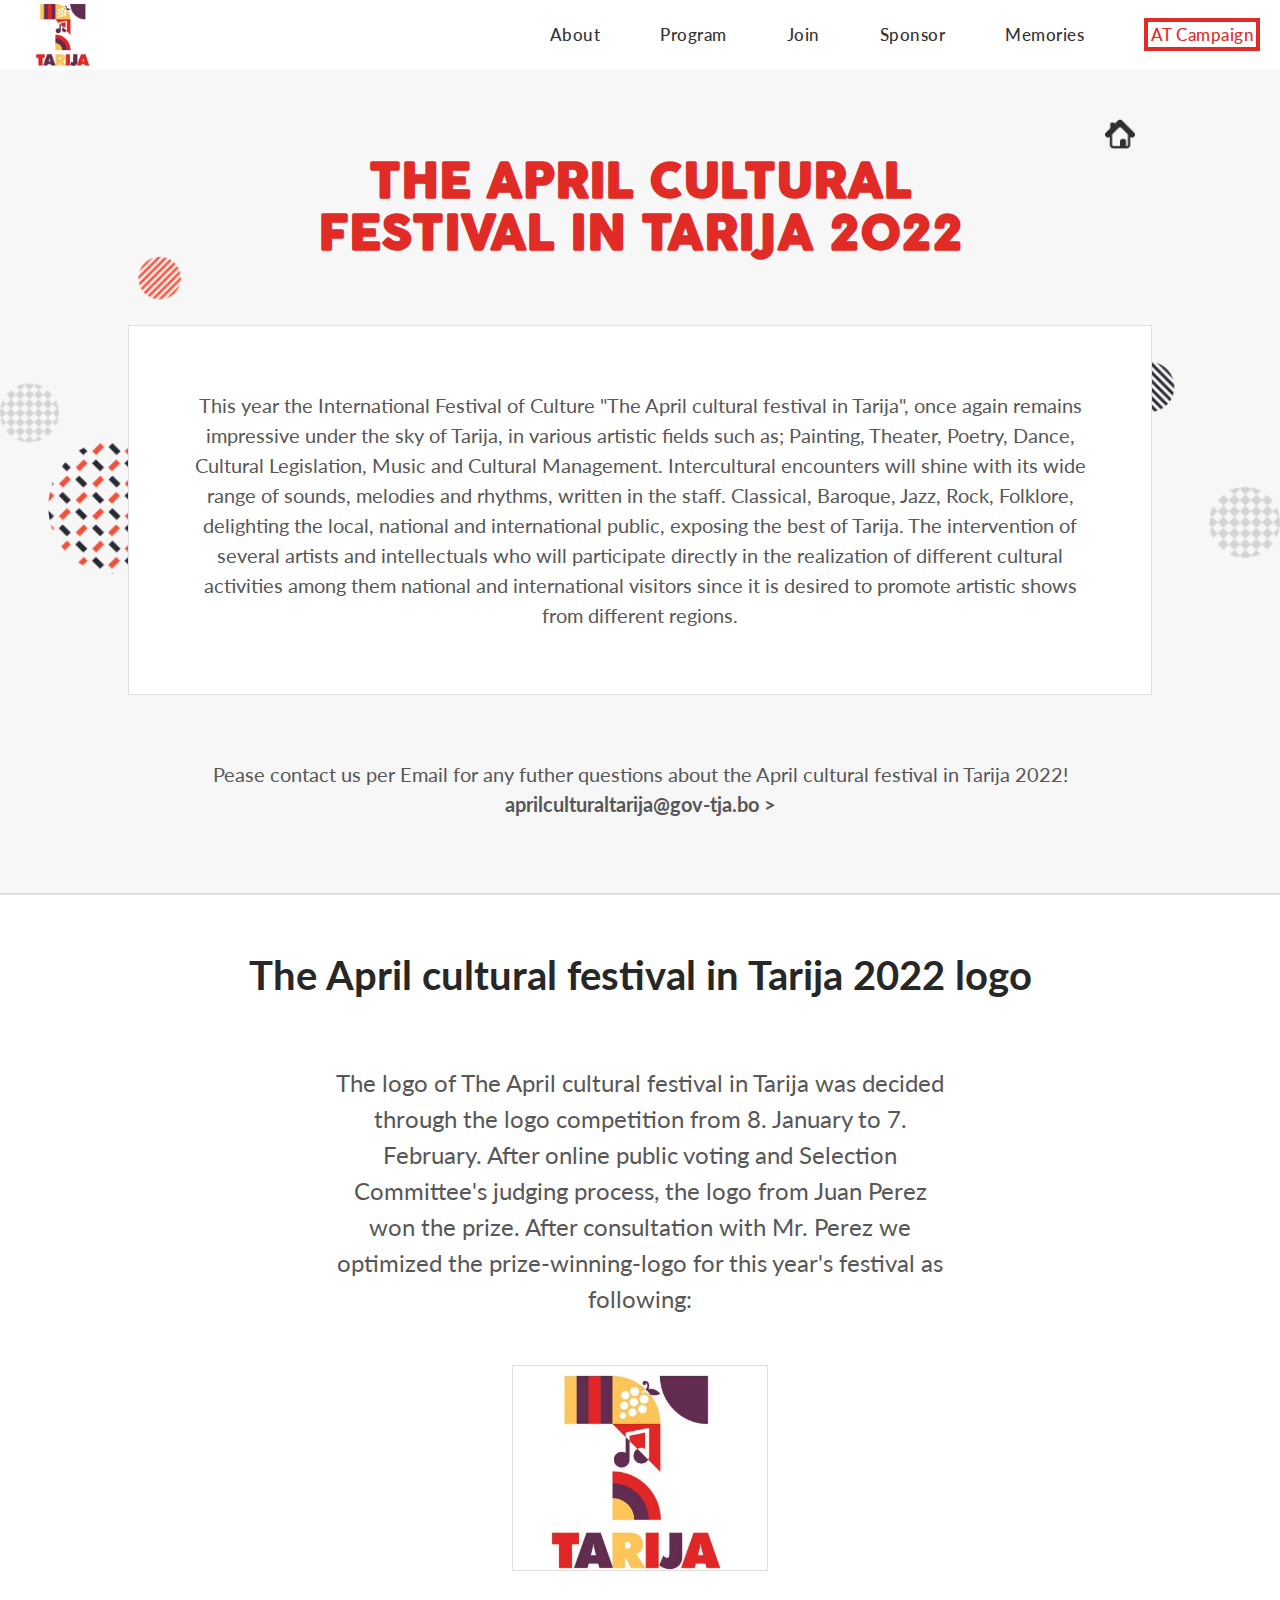
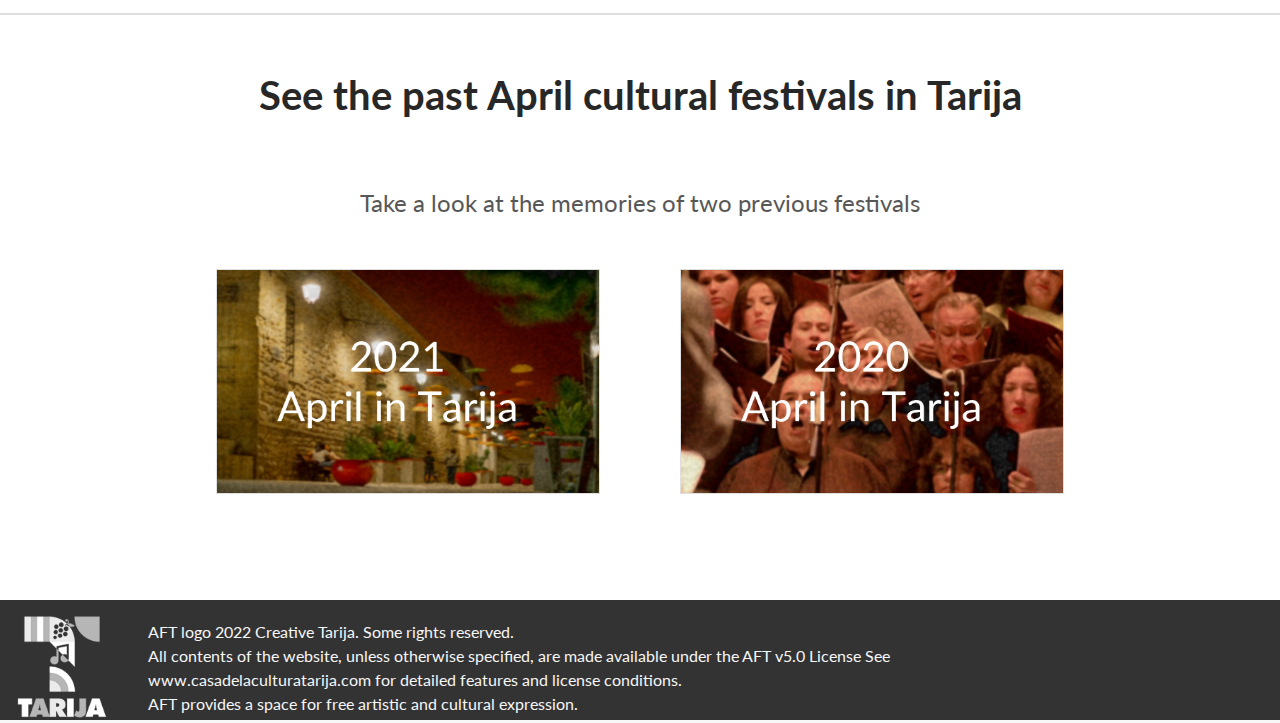
==== about.html @ 3684b65c "edited css and html" ====
<!DOCTYPE html>
<html lang="en">
<head>
    <meta charset="UTF-8">
    <meta http-equiv="X-UA-Compatible" content="IE=edge">
    <meta name="viewport" content="width=device-width, initial-scale=1.0">
    <link rel="stylesheet" href="style.css"/>
    <link rel="preconnect" href="https://fonts.googleapis.com">
    <link rel="preconnect" href="https://fonts.gstatic.com" crossorigin>
    <link href="https://fonts.googleapis.com/css2?family=Lato:ital,wght@0,300;0,400;0,700;1,400;1,700&display=swap" rel="stylesheet">
    <link rel="icon" href="./img/favicon.ico" type="image/x-icon">
    <title>The April cultural festival in Tarija</title>
</head>
<body>
    <header>
        <nav class="navbar">
            <a href="#"><img src="./img/logo.jpg" alt="logo" class="logo"></a>
            <ul class="nav-menu">
                <li class="nav-item">
                    <a href="about.html" class="nav-link">About</a> 
                </li>
                <li class="nav-item">
                    <a href="#" class="nav-link">Program</a> 
                </li>
                <li class="nav-item">
                    <a href="#" class="nav-link">Join</a> 
                </li>
                <li class="nav-item">
                    <a href="#" class="nav-link">Sponsor</a> 
                </li>
                <li class="nav-item">
                    <a href="#memories" class="nav-link">Memories</a> 
                </li>
                <li class="nav-item">
                    <a href="#" class="nav-linkAT">AT&nbsp;Campaign</a> 
                </li>
            </ul>
            <div class="hamburger">
                <span class="bar"></span>
                <span class="bar"></span>
                <span class="bar"></span>
            </div>  
        </nav>
    </header>
    
    <section class="about" id="about">
        <div class="bg_about">
         <a href="index.html" ><img src="img/home.png" alt="home" width="30" height="30" class="link_home"></a>  
        <h1 class="presentation2">
            THE APRIL CULTURAL<br>
            FESTIVAL IN TARIJA
            2022 
         </h1>
     
         <p class="description2">This year the International Festival of Culture "The April cultural festival in Tarija", once again remains impressive under the sky of Tarija, in various artistic fields such as; Painting, Theater,
            Poetry, Dance, Cultural Legislation, Music and Cultural Management.
            Intercultural encounters will shine with its wide range of sounds, melodies and rhythms, written in the
            staff. Classical, Baroque, Jazz, Rock, Folklore, delighting the local, national and international public,
            exposing the best of Tarija.
            The intervention of several artists and intellectuals who will participate
            directly in the realization of different cultural activities among them national and international visitors since it is desired to promote artistic shows
            from different regions.</p>

        <p class="info">Pease contact us per Email for any futher questions about the April cultural festival in Tarija 2022!<br>
                 <b>aprilculturaltarija@gov-tja.bo ></b>
        </p>
    </div>
    </section>
    <section class="creative">
        <h2>The April cultural festival in Tarija 2022 logo</h2>
        
        <p>The logo of The April cultural festival in Tarija was decided through the logo competition from 8. January  to 7. February.
            After online public voting and Selection Committee's judging process, the logo from Juan Perez won the prize.
            After consultation with Mr. Perez we optimized the prize-winning-logo for this year's festival as following:</p>
        <img src="./img/logo.jpg" alt="" class="win_logo">


    </section>
    <section class="historial" id="memories">
        <h2>See the past April cultural festivals in Tarija</h2>
       
        <p>Take a look at the memories of two previous festivals</p>
        <img src="./img/past1.jpg" alt="April in Tarija 2021" class="past">
        <img src="./img/past0.jpg" alt="April in Tarija 2020" class="past">
    </section>
    <footer class="footer_about">
        <img src="./img/logo2.png" alt="logo">
        <p>AFT logo 2022 Creative Tarija. Some rights reserved.
            <br>
            All contents of the website, unless otherwise specified, are made available under the AFT v5.0 License
            See www.casadelaculturatarija.com for detailed features and license conditions.
            <br>
            AFT provides a space for free artistic and cultural expression.</p>
    
    </footer>
<script src="script.js"></script>
</body>
</html>
---- style.css ----
* {
  margin: 0;
  box-sizing: border-box;
  padding: 0;
}

body {
  background-color: rgb(247, 247, 248);
  font-family: 'Lato', sans-serif;
}

@font-face {
  font-family: 'cocogoce';
  src: url('cocogoose_trial.woff');
}

header {
  background-color: white;
  position: fixed;
  width: 100%;
}

li {
  list-style: none;
}

a {
  color: #333;
  text-decoration: none;
}

.navbar {
  min-height: 70px;
  display: flex;
  justify-content: space-between;
  align-items: center;
  padding: 0 24px;
}

.nav-menu {
  display: flex;
  justify-content: space-between;
  align-items: center;
  gap: 60px;
  font-family: 'Lato', sans-serif;
  font-style: normal;
  font-weight: 500;
  font-size: 17px;
  line-height: 24px;
  letter-spacing: 0.03em;
}

.nav-link {
  transition: 0.7s ease;
}

.nav-linkAT {
  border: 4px solid #e02b27;
  padding: 2%;
  color: #e02b27;
}

.nav-link:hover {
  color: #e02b27;
}

.nav-link:active {
  color: #e02b27;
}

.logo {
  width: 70px;
}

.hamburger {
  display: none;
  cursor: pointer;
}

.bar {
  display: block;
  width: 25px;
  height: 3px;
  margin: 5px auto;
  -webkit-transition: all 0.3s ease-in-out;
  transition: all 0.3s ease-in-out;
  background-color: #333;
}

.imagen_bg {
  padding-top: 20%;
  background-image: url("./img/casa_dorada.png");
  background-repeat: no-repeat;
  background-size: cover;
}

.home {
  margin-left: 10%;
  height: 90%;
}

.home h1 {
  font-family: 'cocogoce', sans-serif;
  font-style: normal;
  font-weight: 900;
  font-size: 300%;
  line-height: 50px;
  color: #e02b27;
  mix-blend-mode: color-burn;
}

.home p {
  font-family: 'Lato', sans-serif;
  font-style: normal;
  font-weight: 400;
  font-size: 300%;
  line-height: 52px;
  color: #e02b27;
  padding-top: 20px;
  padding-bottom: 5px;
}

.home .description {
  font-family: 'Lato', sans-serif;
  font-style: normal;
  font-weight: 400;
  font-size: 150%;
  line-height: 125%;
  color: rgb(87, 87, 87);
  width: 70%;
  background-color: rgb(247, 247, 248);
  border: 4px solid rgb(255, 255, 255);
  padding: 20px;
  margin-top: 5%;
}

.home .date {
  font-family: 'cocogoce', sans-serif;
  font-style: normal;
  font-weight: 400;
  font-size: 250%;
  line-height: 52px;
  color: rgb(87, 87, 87);
}

.home .description2 {
  font-family: 'Lato', sans-serif;
  font-style: normal;
  font-weight: 400;
  font-size: 200%;
  line-height: 2px;
  color: rgb(87, 87, 87);
  padding-bottom: 200px;
}

.bg_about {
  background-image: url(./img/bg_about.png);
  background-repeat: no-repeat;
  background-position: center;
  background-size: contain;
  padding-top: 5%;
}

.about {
  text-align: center;
  height: 90%;
}

.link_home {
  margin-top: 55px;
  margin-left: 75%;
}

.presentation2 {
  margin-top: 5px;
  font-family: 'cocogoce', sans-serif;
  font-style: normal;
  font-weight: 900;
  font-size: 300%;
  line-height: 52px;
  color: #e02b27;
}

.about .description2 {
  font-family: 'Lato', sans-serif;
  font-style: normal;
  font-weight: 400;
  font-size: 20px;
  line-height: 150%;
  color: rgb(87, 87, 87);
  background-color: rgb(255, 255, 255);
  border: 1px solid rgb(223, 223, 223);
  padding: 5%;
  margin: 5% 10%;
}

.about .info {
  font-family: 'Lato', sans-serif;
  font-style: normal;
  font-weight: 400;
  font-size: 20px;
  line-height: 150%;
  color: rgb(87, 87, 87);
  padding-bottom: 10px;
}

.creative {
  background-color: white;
  margin-top: 5%;
  border-top: 2px solid rgb(223, 223, 223);
  text-align: center;
}

.win_logo {
  width: 20%;
  border: 1px solid rgb(223, 223, 223);
  margin: 3%;
}

.creative h2 {
  font-family: 'Lato', sans-serif;
  font-style: normal;
  font-weight: 700;
  font-size: 250%;
  line-height: 150%;
  color: rgb(39, 39, 39);
  padding: 50px;
}

.creative p {
  font-family: 'Lato', sans-serif;
  font-style: normal;
  font-weight: 400;
  font-size: 150%;
  line-height: 150%;
  color: rgb(87, 87, 87);
  margin: 10px;
  padding-left: 25%;
  padding-right: 25%;
}

.historial {
  background-color: white;
  border-top: 2px solid rgb(223, 223, 223);
  text-align: center;
  padding-bottom: 5%;
}

.past {
  width: 30%;
  border: 1px solid rgb(223, 223, 223);
  margin: 3%;
}

.historial h2 {
  font-family: 'Lato', sans-serif;
  font-style: normal;
  font-weight: 700;
  font-size: 250%;
  line-height: 150%;
  color: rgb(39, 39, 39);
  padding: 50px;
}

.historial p {
  font-family: 'Lato', sans-serif;
  font-style: normal;
  font-weight: 400;
  font-size: 150%;
  line-height: 150%;
  color: rgb(87, 87, 87);
  margin: 10px;
  padding-left: 25%;
  padding-right: 25%;
}

.footer_about {
  background-color: #333;
  display: inline-flex;
  width: 100%;
}

.footer_about img {
  width: 20%;
  height: 20%;
  padding-top: 1%;
}

.footer_about p {
  text-align: start;
  font-family: 'Lato', sans-serif;
  font-style: normal;
  font-weight: 400;
  font-size: 100%;
  line-height: 150%;
  color: rgb(247, 247, 248);
  margin-left: 20px;
  margin-top: 20px;
  margin-right: 20%;
}

.program {
  background-image: url(./img/patter.png);
  background-repeat: repeat;
  background-color: rgb(39, 42, 50);

  /* height: 637px; para mobil auto */
  text-align: center;
  padding-bottom: 60px;
  width: 100%;
}

.program article {
  background: rgba(255, 255, 255, 0.1);
  display: flex;
  flex-direction: row;
  align-items: center;
  padding: 2%;
  margin: 5%;
}

.program img {
  width: 100%;
  height: 100%;
}

.program h2 {
  font-family: 'Lato', sans-serif;
  font-style: normal;
  font-weight: 400;
  font-size: 200%;
  line-height: 150%;
  color: white;
  padding: 50px;
}

.program h3 {
  font-family: 'Lato', sans-serif;
  font-style: normal;
  font-weight: 700;
  font-size: 200%;
  line-height: 150%;
  color: #ec5242;
  margin: 10px;
  padding: 5px;
}

.program p {
  font-family: 'Lato', sans-serif;
  font-style: normal;
  font-weight: 400;
  font-size: 100%;
  line-height: 150%;
  color: white;
}

.program a {
  display: none;
}

.program button {
  background-color: #ec5242;
  font-family: 'Lato', sans-serif;
  font-style: normal;
  font-weight: 400;
  font-size: 150%;
  line-height: 150%;
  color: white;
  padding: 20px;
  border: #ec5242;
}

.featured {
  width: 100%;
  padding-bottom: 100px;
}

.featured h2 {
  font-family: 'Lato', sans-serif;
  font-style: normal;
  font-weight: 400;
  font-size: 200%;
  line-height: 150%;
  color: #272a31;
  padding: 50px;
  text-align: center;
}

.featured img {
  width: 40%;
  height: 40%;
}

.featured .speaker {
  display: flex;
  flex-direction: row;
  padding: 20px;
}

.featured .curriculum {
  margin: 10px;
  padding: 10px;
}

.curriculum h3 {
  font-family: 'Lato', sans-serif;
  font-style: normal;
  font-weight: 400;
  font-size: 150%;
  color: #272a31;
  margin-left: 5px;
  padding-left: 5px;
}

.curriculum h4 {
  font-family: 'Lato', sans-serif;
  font-style: italic;
  font-weight: 400;
  font-size: 120%;
  color: #ec5242;
  margin: 5px;
  padding: 5px;
}

.curriculum p {
  font-family: 'Lato', sans-serif;
  font-style: normal;
  font-weight: 300;
  font-size: 100%;
  color: #272a31;
  margin: 5px;
  padding: 5px;
}

.partners {
  background-color: #272a31;
  padding: 30px;
  width: 100%;
}

.partners h2 {
  text-align: center;
  font-family: 'Lato', sans-serif;
  font-style: normal;
  font-weight: 400;
  font-size: 200%;
  line-height: 150%;
  color: white;
  padding-bottom: 50px;
}

.partners img {
  width: 20%;
  padding: 10px;
}

.footer_home {
  display: inline-flex;
  width: 100%;
}

.footer_home img {
  width: 20%;
  height: 20%;
  padding-top: 1%;
}

.footer_home p {
  text-align: start;
  font-family: 'Lato', sans-serif;
  font-style: normal;
  font-weight: 400;
  font-size: 100%;
  line-height: 150%;
  color: #272a31;
  margin-left: 20px;
  margin-top: 20px;
  margin-right: 20%;
}

@media (max-width: 768px) {
  .navbar {
    flex-direction: row-reverse;
  }

  .hamburger {
    cursor: pointer;
    display: block;
  }

  .hamburger.active .bar:nth-child(2) {
    opacity: 0;
  }

  .hamburger.active .bar:nth-child(1) {
    transform: translateY(8px) rotate(45deg);
  }

  .hamburger.active .bar:nth-child(3) {
    transform: translateY(-8px) rotate(-45deg);
  }

  .nav-menu {
    position: fixed;
    left: -100%;
    top: 0;
    gap: 0;
    flex-direction: column;
    background-color: #e02b27;
    width: 100%;
    text-align: center;
    transition: 0.3s;
  }

  .nav-item {
    margin: 16px 0;
  }

  .nav-link {
    color: white;
  }

  .nav-linkAT {
    color: white;
    border: 4px solid white;
  }

  .nav-menu.active {
    left: 0;
  }
}

@media (min-width: 780px) {
  .hamburger {
    display: none;
  }

  .logo {
    width: 80px;
  }

  .imagen_bg {
    padding-top: 10%;
  }

  .footer_about img {
    width: 10%;
    height: 10%;
    padding-top: 1%;
  }

  .home h1 {
    font-family: 'cocogoce', sans-serif;
    font-style: normal;
    font-weight: 900;
    font-size: 400%;
    line-height: 70px;
  }

  .programs {
    display: flex;
    flex-direction: row;
    padding: 1px;
    margin: 2px;
    padding-left: 5%;
    padding-right: 5%;
  }

  .program h2 {
    display: block;
  }

  .program img {
    width: 80px;
    height: 80px;
  }

  .program article {
    background: rgba(255, 255, 255, 0.1);
    display: flex;
    flex-direction: column;
    align-items: center;
    padding: 2px;
    margin: 2px;
  }

  .program button {
    display: none;
  }

  .program a {
    display: block;
    font-family: 'Lato', sans-serif;
    font-style: normal;
    font-weight: 400;
    font-size: 100%;
    line-height: 350%;
    color: white;
  }

  .featured img {
    width: auto;
    height: auto;
  }

  hr {
    height: 0.5px;
  }

  .featured div {
    display: grid;
    grid-template-columns: 50% 50%;
  }

  .featured .curriculum {
    display: block;
  }

  .footer_home img {
    width: 10%;
    height: 10%;
    padding-top: 1%;
  }
}
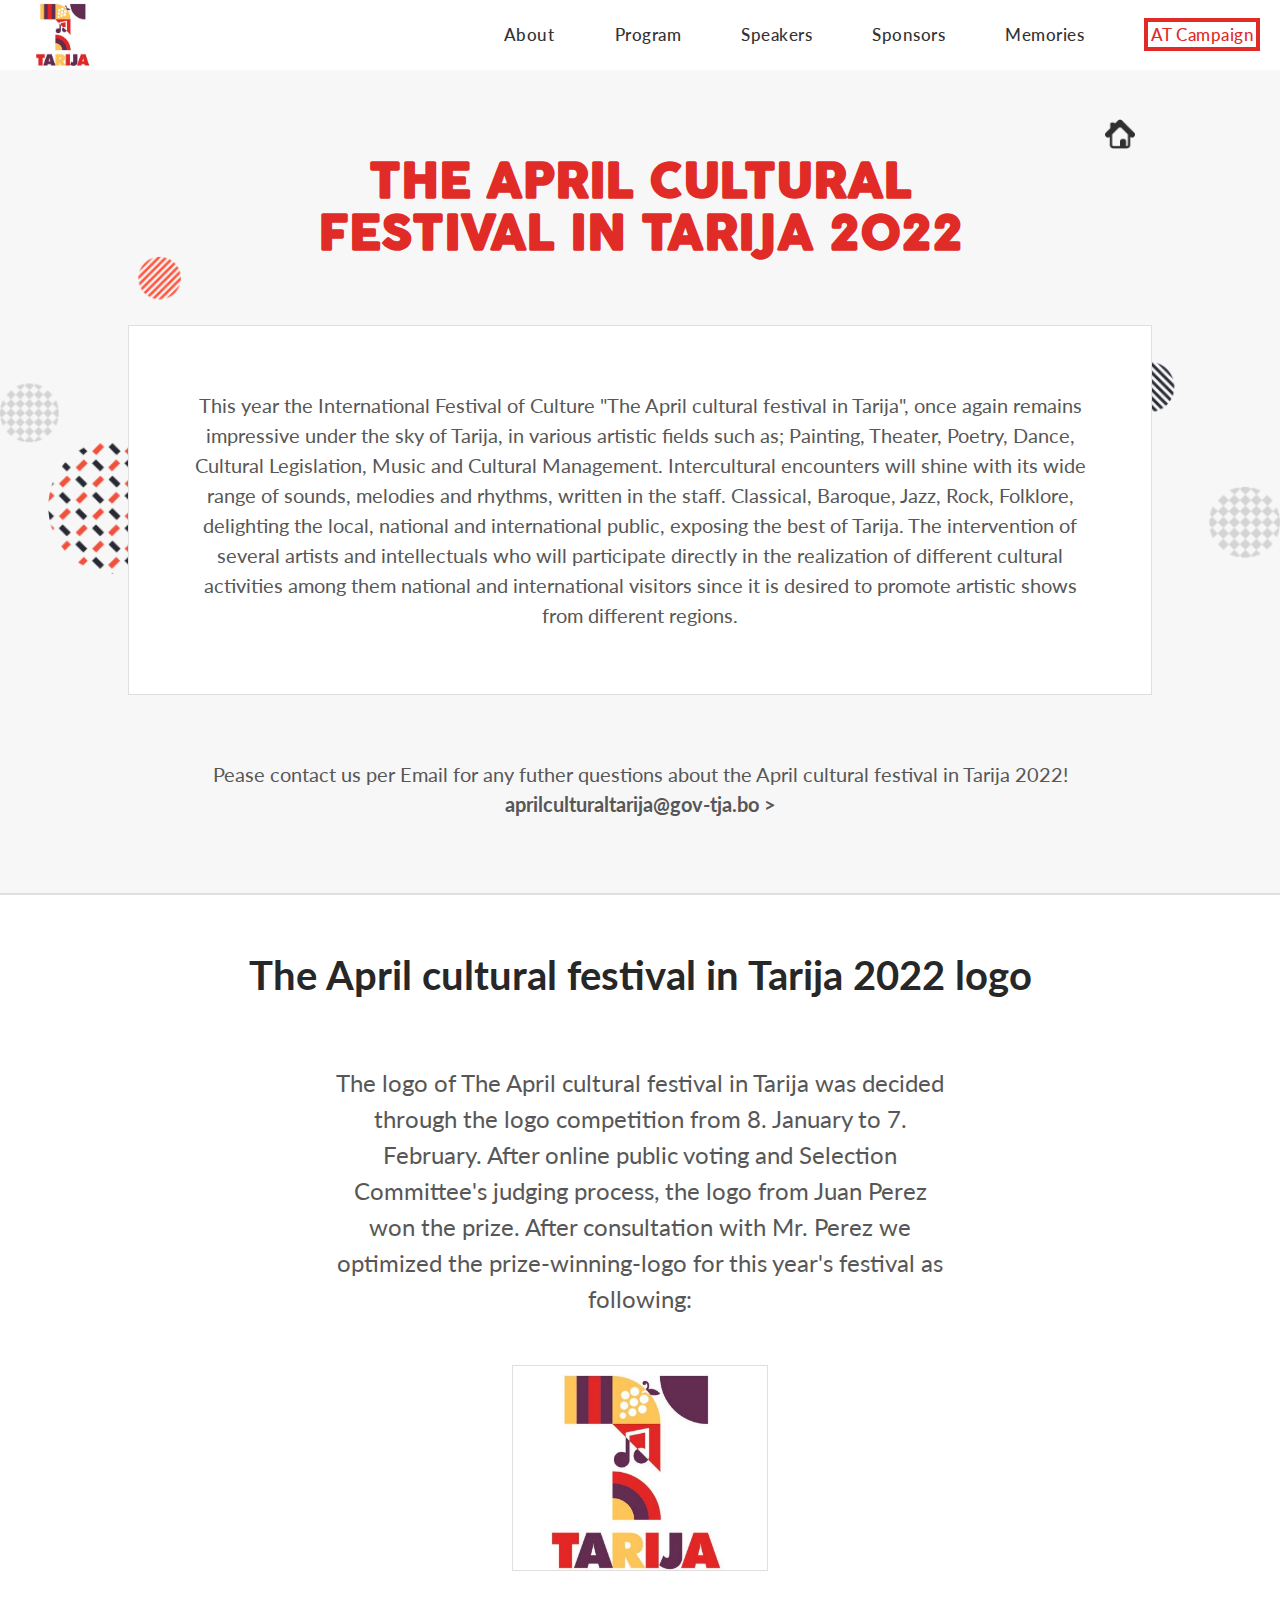
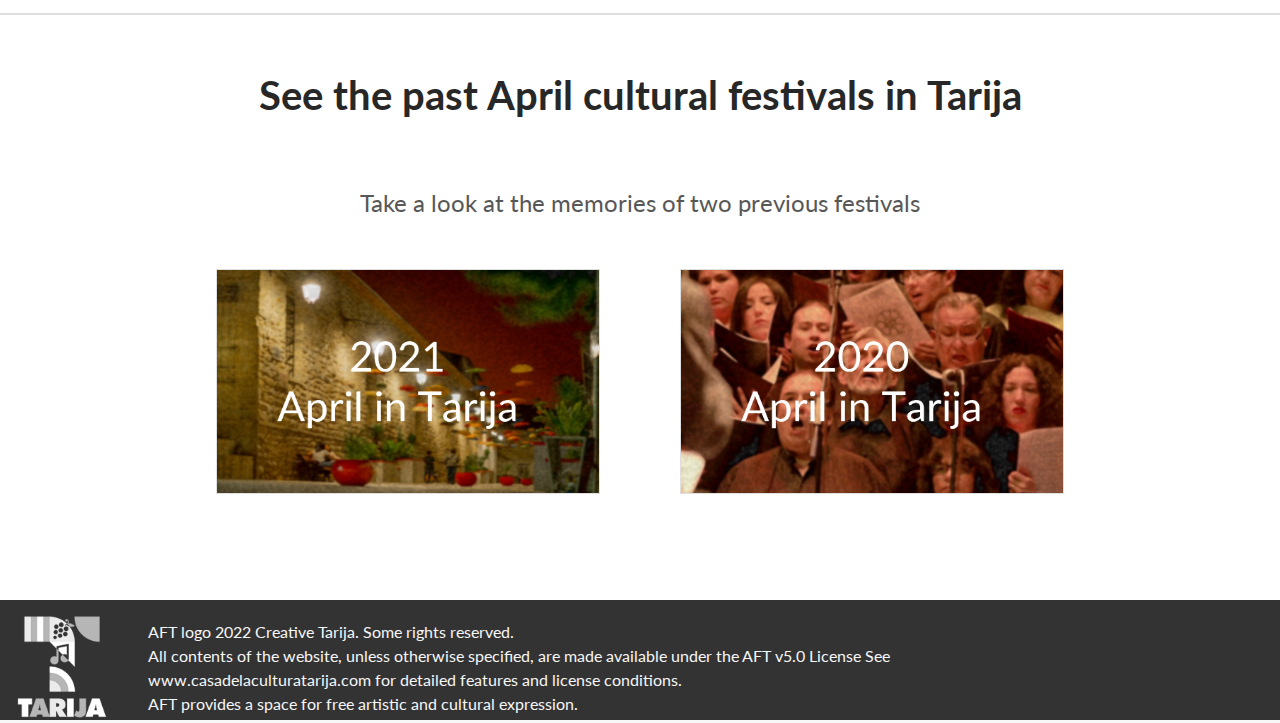
==== commit 51484e4c: "edited README" ====
--- a/about.html
+++ b/about.html
@@ -23,16 +23,16 @@
                     <a href="#" class="nav-link">Program</a> 
                 </li>
                 <li class="nav-item">
-                    <a href="#" class="nav-link">Join</a> 
+                    <a href="#speakers" class="nav-link">Speakers</a> 
                 </li>
                 <li class="nav-item">
-                    <a href="#" class="nav-link">Sponsor</a> 
+                    <a href="#" class="nav-link">Sponsors</a> 
                 </li>
                 <li class="nav-item">
                     <a href="#memories" class="nav-link">Memories</a> 
                 </li>
                 <li class="nav-item">
-                    <a href="#" class="nav-linkAT">AT&nbsp;Campaign</a> 
+                    <a href="https://www.casadelaculturatarija.com/" class="nav-linkAT">AT&nbsp;Campaign</a> 
                 </li>
             </ul>
             <div class="hamburger">
--- a/style.css
+++ b/style.css
@@ -338,7 +338,7 @@
   font-family: 'Lato', sans-serif;
   font-style: normal;
   font-weight: 700;
-  font-size: 200%;
+  font-size: 100%;
   line-height: 150%;
   color: #ec5242;
   margin: 10px;
@@ -570,6 +570,10 @@
     display: block;
   }
 
+  .program h3 {
+    font-size: 200%;
+  }
+
   .program img {
     width: 80px;
     height: 80px;
@@ -607,7 +611,7 @@
     height: 0.5px;
   }
 
-  .featured div {
+  .featured .art {
     display: grid;
     grid-template-columns: 50% 50%;
   }
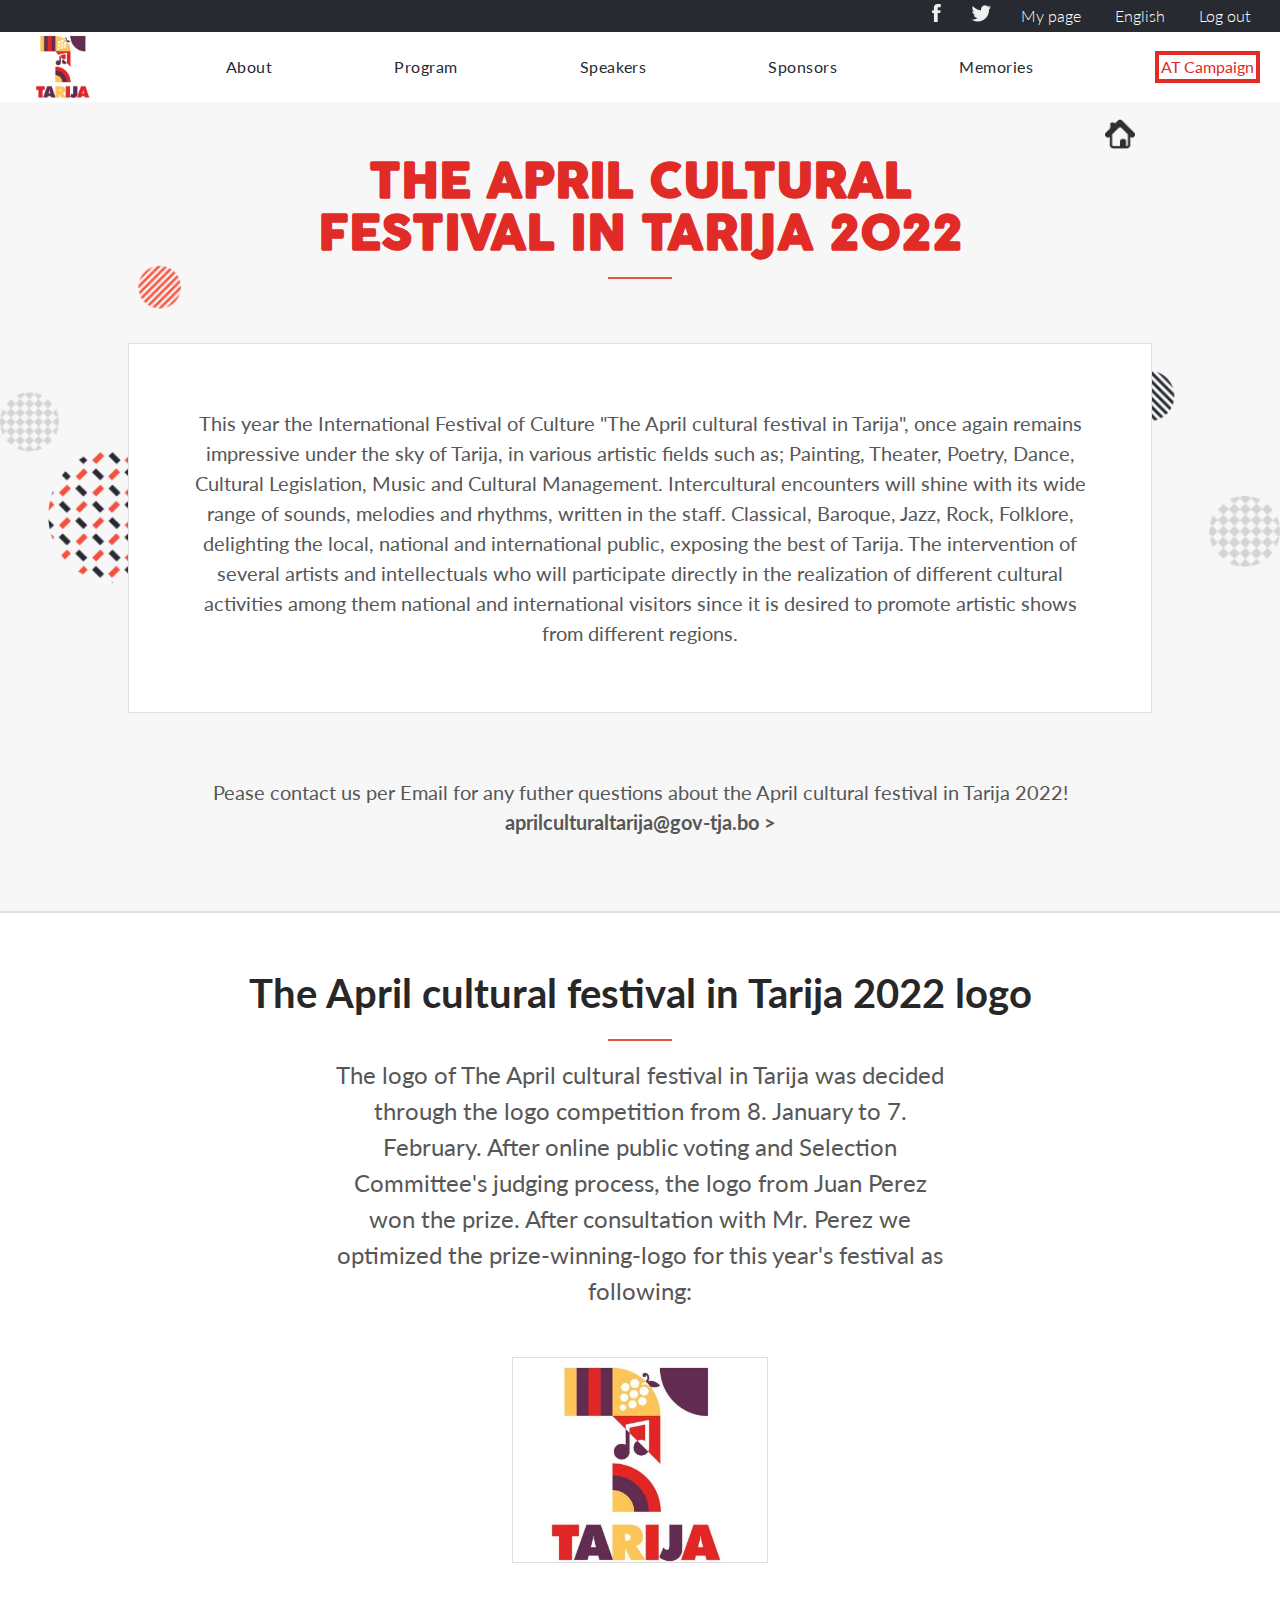
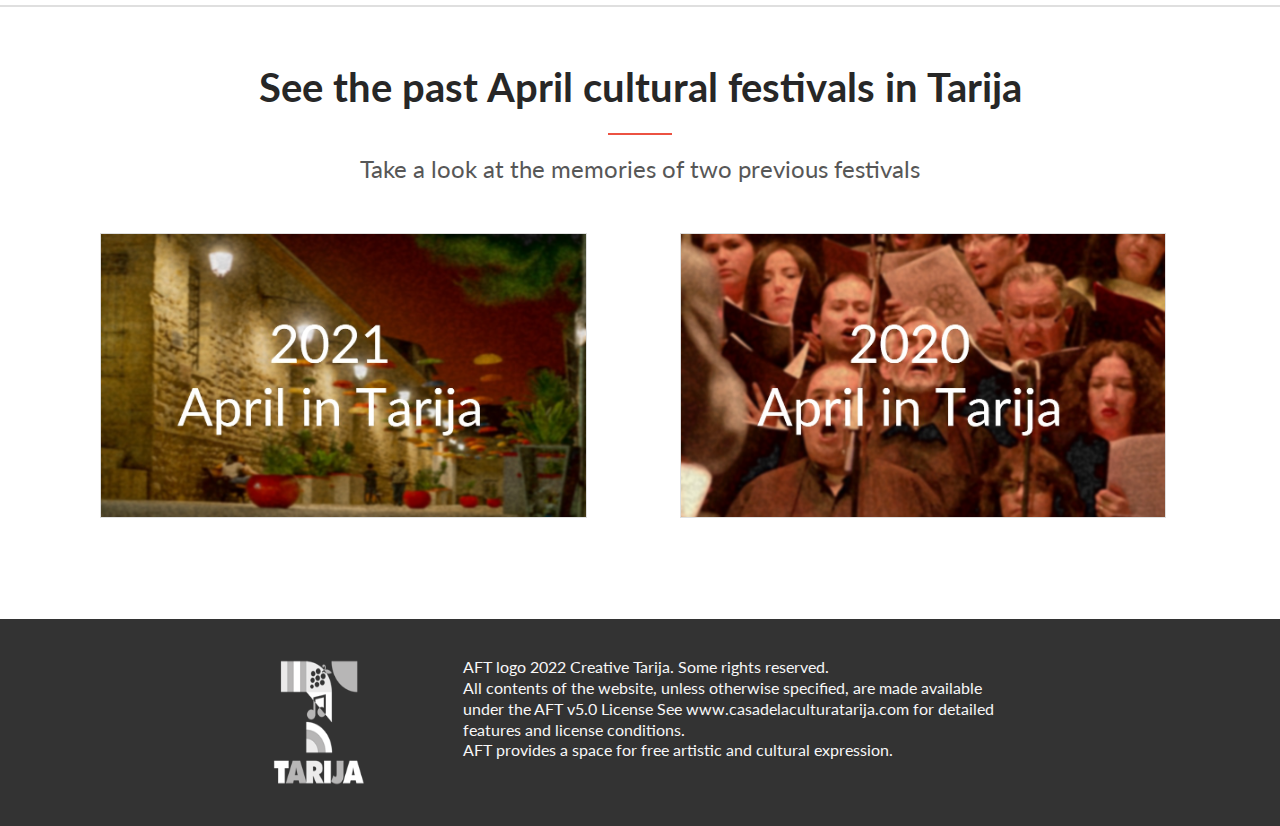
==== commit d5e4564e: "made suggested changes" ====
--- a/about.html
+++ b/about.html
@@ -13,6 +13,7 @@
 </head>
 <body>
     <header>
+        <div class="mediabar"><a href="https://www.facebook.com/" target="_blank" rel="noreferrer noopener" aria-label="this is an external link (opens in a new tab)"><img src="./img/facebook.png" alt="facebook"></a><a href="https://twitter.com" target="_blank" rel="noreferrer noopener" aria-label="this is an external link (opens in a new tab)"><img src="./img/twitter.png" alt="twitter"></a><a href=" https://alondra87.github.io/Portfolio1/" target="_blank" rel="noreferrer noopener" aria-label="this is an external link (opens in a new tab)">My page </a><a href=""> English </a><a href="https://www.google.com/" target="_blank" rel="noreferrer noopener" aria-label="this is an external link (opens in a new tab)"> Log out </a></div>
         <nav class="navbar">
             <a href="#"><img src="./img/logo.jpg" alt="logo" class="logo"></a>
             <ul class="nav-menu">
@@ -49,9 +50,8 @@
         <h1 class="presentation2">
             THE APRIL CULTURAL<br>
             FESTIVAL IN TARIJA
-            2022 
-         </h1>
-     
+            2022</h1><div class="red-line"></div>
+
          <p class="description2">This year the International Festival of Culture "The April cultural festival in Tarija", once again remains impressive under the sky of Tarija, in various artistic fields such as; Painting, Theater,
             Poetry, Dance, Cultural Legislation, Music and Cultural Management.
             Intercultural encounters will shine with its wide range of sounds, melodies and rhythms, written in the
@@ -67,7 +67,7 @@
     </div>
     </section>
     <section class="creative">
-        <h2>The April cultural festival in Tarija 2022 logo</h2>
+        <h2>The April cultural festival in Tarija 2022 logo</h2><div class="red-line"></div>
         
         <p>The logo of The April cultural festival in Tarija was decided through the logo competition from 8. January  to 7. February.
             After online public voting and Selection Committee's judging process, the logo from Juan Perez won the prize.
@@ -77,11 +77,12 @@
 
     </section>
     <section class="historial" id="memories">
-        <h2>See the past April cultural festivals in Tarija</h2>
-       
+        <h2>See the past April cultural festivals in Tarija</h2><div class="red-line"></div>
         <p>Take a look at the memories of two previous festivals</p>
+       <figure class="img_past">
         <img src="./img/past1.jpg" alt="April in Tarija 2021" class="past">
         <img src="./img/past0.jpg" alt="April in Tarija 2020" class="past">
+        </figure>
     </section>
     <footer class="footer_about">
         <img src="./img/logo2.png" alt="logo">
--- a/style.css
+++ b/style.css
@@ -12,6 +12,10 @@
 @font-face {
   font-family: 'cocogoce';
   src: url('cocogoose_trial.woff');
+}
+
+.mediabar {
+  display: none;
 }
 
 header {
@@ -35,46 +39,6 @@
   justify-content: space-between;
   align-items: center;
   padding: 0 24px;
-}
-
-.nav-menu {
-  display: flex;
-  justify-content: space-between;
-  align-items: center;
-  gap: 60px;
-  font-family: 'Lato', sans-serif;
-  font-style: normal;
-  font-weight: 500;
-  font-size: 17px;
-  line-height: 24px;
-  letter-spacing: 0.03em;
-}
-
-.nav-link {
-  transition: 0.7s ease;
-}
-
-.nav-linkAT {
-  border: 4px solid #e02b27;
-  padding: 2%;
-  color: #e02b27;
-}
-
-.nav-link:hover {
-  color: #e02b27;
-}
-
-.nav-link:active {
-  color: #e02b27;
-}
-
-.logo {
-  width: 70px;
-}
-
-.hamburger {
-  display: none;
-  cursor: pointer;
 }
 
 .bar {
@@ -87,6 +51,66 @@
   background-color: #333;
 }
 
+.hamburger {
+  cursor: pointer;
+  display: block;
+}
+
+.hamburger.active .bar:nth-child(2) {
+  opacity: 0;
+}
+
+.hamburger.active .bar:nth-child(1) {
+  transform: translateY(8px) rotate(45deg);
+}
+
+.hamburger.active .bar:nth-child(3) {
+  transform: translateY(-8px) rotate(-45deg);
+}
+
+.nav-menu {
+  position: fixed;
+  left: -100%;
+  top: 0;
+  gap: 0;
+  padding-top: 100px;
+  display: flex;
+  flex-direction: column;
+  background-color: #e02b27;
+  width: 100%;
+  height: 100vh;
+  text-align: center;
+  transition: 0.3s;
+}
+
+.nav-menu.active {
+  left: 0;
+}
+
+.nav-link {
+  font-family: 'Lato', sans-serif;
+  font-style: normal;
+  font-weight: 900;
+  font-size: 200%;
+  line-height: 24px;
+  letter-spacing: 0.03em;
+  color: white;
+}
+
+.nav-item {
+  margin: 16px 0;
+}
+
+.nav-linkAT {
+  border: 4px solid white;
+  padding: 2%;
+  color: white;
+}
+
+.logo {
+  width: 70px;
+}
+
 .imagen_bg {
   padding-top: 20%;
   background-image: url("./img/casa_dorada.png");
@@ -224,7 +248,15 @@
   font-size: 250%;
   line-height: 150%;
   color: rgb(39, 39, 39);
-  padding: 50px;
+  padding: 50px 50px 0 50px;
+}
+
+.red-line {
+  display: block;
+  width: 5%;
+  height: 2px;
+  background: #ec5242;
+  margin: 1rem auto;
 }
 
 .creative p {
@@ -246,8 +278,14 @@
   padding-bottom: 5%;
 }
 
+.img_past {
+  display: flex;
+  flex-direction: column;
+  align-items: center;
+}
+
 .past {
-  width: 30%;
+  width: 40%;
   border: 1px solid rgb(223, 223, 223);
   margin: 3%;
 }
@@ -259,7 +297,7 @@
   font-size: 250%;
   line-height: 150%;
   color: rgb(39, 39, 39);
-  padding: 50px;
+  padding: 50px 50px 0 50px;
 }
 
 .historial p {
@@ -275,15 +313,16 @@
 }
 
 .footer_about {
+  display: inline-flex;
+  justify-content: center;
+  padding: 10%;
+  width: 100%;
   background-color: #333;
-  display: inline-flex;
-  width: 100%;
 }
 
 .footer_about img {
-  width: 20%;
-  height: 20%;
-  padding-top: 1%;
+  width: 100px;
+  height: 100px;
 }
 
 .footer_about p {
@@ -291,12 +330,13 @@
   font-family: 'Lato', sans-serif;
   font-style: normal;
   font-weight: 400;
-  font-size: 100%;
-  line-height: 150%;
+  font-size: 80%;
+  line-height: 120%;
   color: rgb(247, 247, 248);
-  margin-left: 20px;
-  margin-top: 20px;
-  margin-right: 20%;
+}
+
+.programs {
+  padding-top: 2%;
 }
 
 .program {
@@ -331,7 +371,7 @@
   font-size: 200%;
   line-height: 150%;
   color: white;
-  padding: 50px;
+  padding: 50px 50px 0 50px;
 }
 
 .program h3 {
@@ -382,7 +422,7 @@
   font-size: 200%;
   line-height: 150%;
   color: #272a31;
-  padding: 50px;
+  padding: 50px 50px 0 50px;
   text-align: center;
 }
 
@@ -398,8 +438,17 @@
 }
 
 .featured .curriculum {
-  margin: 10px;
+  margin-top: 4px;
   padding: 10px;
+}
+
+.grey-line {
+  width: 2px;
+  height: 1px;
+  background: #333;
+  margin-left: 15px;
+  padding-left: 25px;
+  margin-bottom: 10px;
 }
 
 .curriculum h3 {
@@ -428,8 +477,8 @@
   font-weight: 300;
   font-size: 100%;
   color: #272a31;
-  margin: 5px;
-  padding: 5px;
+  margin-left: 5px;
+  padding-left: 5px;
 }
 
 .partners {
@@ -446,7 +495,6 @@
   font-size: 200%;
   line-height: 150%;
   color: white;
-  padding-bottom: 50px;
 }
 
 .partners img {
@@ -456,83 +504,72 @@
 
 .footer_home {
   display: inline-flex;
+  justify-content: center;
+  padding: 10%;
   width: 100%;
 }
 
 .footer_home img {
-  width: 20%;
-  height: 20%;
-  padding-top: 1%;
+  width: 100px;
+  height: 100px;
 }
 
 .footer_home p {
-  text-align: start;
-  font-family: 'Lato', sans-serif;
-  font-style: normal;
-  font-weight: 400;
-  font-size: 100%;
-  line-height: 150%;
+  font-family: 'Lato', sans-serif;
+  font-style: normal;
+  font-weight: 400;
+  font-size: 80%;
+  line-height: 120%;
   color: #272a31;
-  margin-left: 20px;
-  margin-top: 20px;
-  margin-right: 20%;
-}
-
-@media (max-width: 768px) {
-  .navbar {
-    flex-direction: row-reverse;
-  }
-
-  .hamburger {
-    cursor: pointer;
+}
+
+@media (min-width: 780px) {
+  .mediabar {
     display: block;
-  }
-
-  .hamburger.active .bar:nth-child(2) {
-    opacity: 0;
-  }
-
-  .hamburger.active .bar:nth-child(1) {
-    transform: translateY(8px) rotate(45deg);
-  }
-
-  .hamburger.active .bar:nth-child(3) {
-    transform: translateY(-8px) rotate(-45deg);
-  }
-
-  .nav-menu {
-    position: fixed;
-    left: -100%;
-    top: 0;
-    gap: 0;
-    flex-direction: column;
-    background-color: #e02b27;
-    width: 100%;
-    text-align: center;
-    transition: 0.3s;
-  }
-
-  .nav-item {
-    margin: 16px 0;
-  }
-
-  .nav-link {
+    background-color: #272a31;
+    text-align: end;
+    padding-top: 4px;
+    padding-bottom: 4px;
+  }
+
+  .mediabar a {
+    font-family: 'Lato', sans-serif;
+    font-style: normal;
+    font-weight: 300;
+    font-size: 100%;
+    line-height: 150%;
     color: white;
-  }
-
-  .nav-linkAT {
-    color: white;
-    border: 4px solid white;
-  }
-
-  .nav-menu.active {
-    left: 0;
-  }
-}
-
-@media (min-width: 780px) {
+    padding-right: 30px;
+  }
+
   .hamburger {
     display: none;
+    cursor: pointer;
+  }
+
+  .nav-menu {
+    display: contents;
+    align-items: center;
+  }
+
+  .nav-link {
+    color: #272a31;
+    font-weight: 400;
+    font-size: 100%;
+    line-height: 24px;
+  }
+
+  .nav-linkAT {
+    border: 4px solid #e02b27;
+    color: #e02b27;
+  }
+
+  .nav-link:hover {
+    color: #e02b27;
+  }
+
+  .nav-link:active {
+    color: #e02b27;
   }
 
   .logo {
@@ -541,12 +578,6 @@
 
   .imagen_bg {
     padding-top: 10%;
-  }
-
-  .footer_about img {
-    width: 10%;
-    height: 10%;
-    padding-top: 1%;
   }
 
   .home h1 {
@@ -557,13 +588,42 @@
     line-height: 70px;
   }
 
+  .img_past {
+    flex-direction: row;
+    gap: 20px;
+    margin-left: 5%;
+  }
+
+  .footer_about {
+    display: flex;
+    flex-direction: row;
+    gap: 10%;
+    padding-left: 20%;
+    padding-right: 20%;
+    padding-top: 3%;
+    padding-bottom: 3%;
+  }
+
+  .footer_about img {
+    width: 130px;
+    height: 130px;
+  }
+
+  .footer_about p {
+    font-weight: 400;
+    font-size: 100%;
+    line-height: 130%;
+  }
+
   .programs {
     display: flex;
     flex-direction: row;
     padding: 1px;
     margin: 2px;
+    padding-top: 3%;
     padding-left: 5%;
     padding-right: 5%;
+    width: 100%;
   }
 
   .program h2 {
@@ -571,7 +631,7 @@
   }
 
   .program h3 {
-    font-size: 200%;
+    font-size: 150%;
   }
 
   .program img {
@@ -588,18 +648,19 @@
     margin: 2px;
   }
 
-  .program button {
-    display: none;
-  }
-
   .program a {
     display: block;
     font-family: 'Lato', sans-serif;
     font-style: normal;
-    font-weight: 400;
-    font-size: 100%;
+    font-weight: 300;
+    font-size: 150%;
     line-height: 350%;
     color: white;
+    text-decoration: underline;
+  }
+
+  .program button {
+    display: none;
   }
 
   .featured img {
@@ -620,9 +681,24 @@
     display: block;
   }
 
+  .footer_home {
+    display: flex;
+    flex-direction: row;
+    padding-left: 20%;
+    padding-right: 20%;
+    padding-top: 3%;
+    padding-bottom: 3%;
+    gap: 10%;
+  }
+
   .footer_home img {
-    width: 10%;
-    height: 10%;
-    padding-top: 1%;
-  }
-}
+    width: 130px;
+    height: 130px;
+  }
+
+  .footer_home p {
+    font-weight: 400;
+    font-size: 100%;
+    line-height: 130%;
+  }
+}
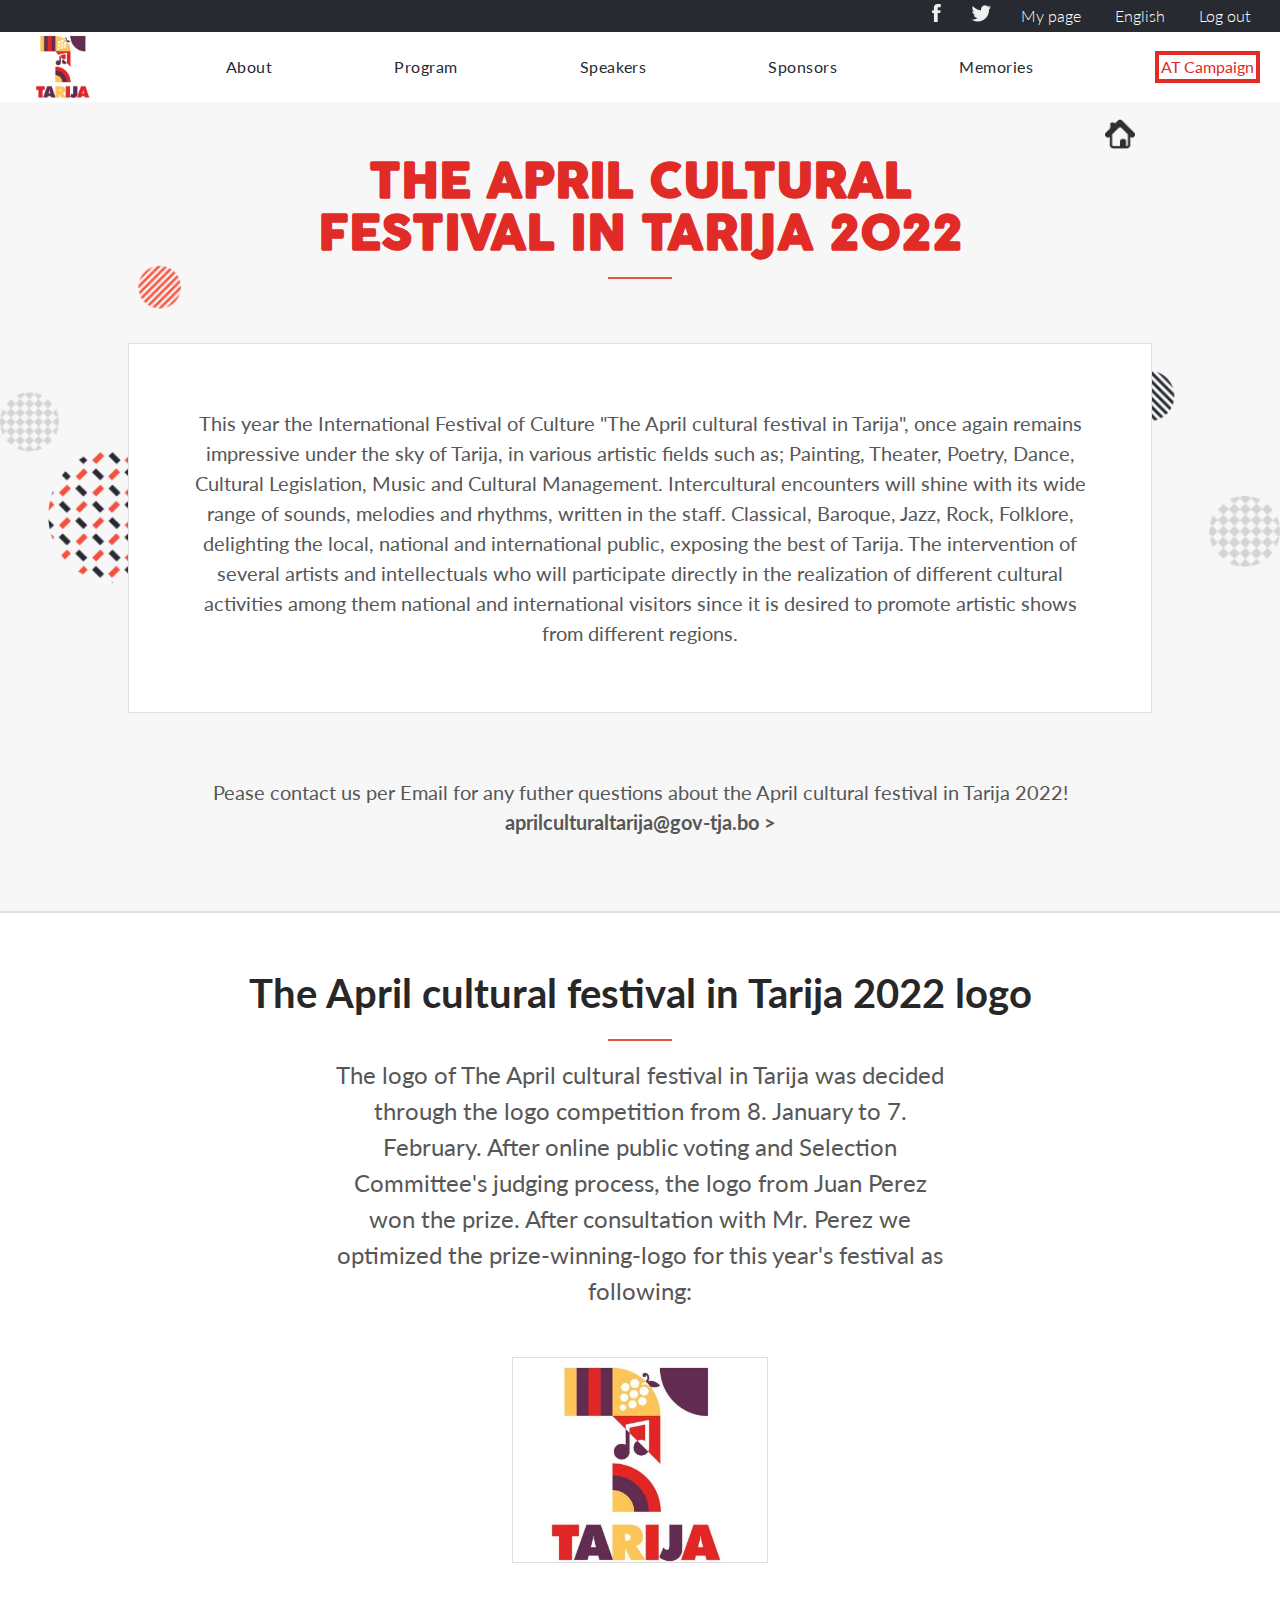
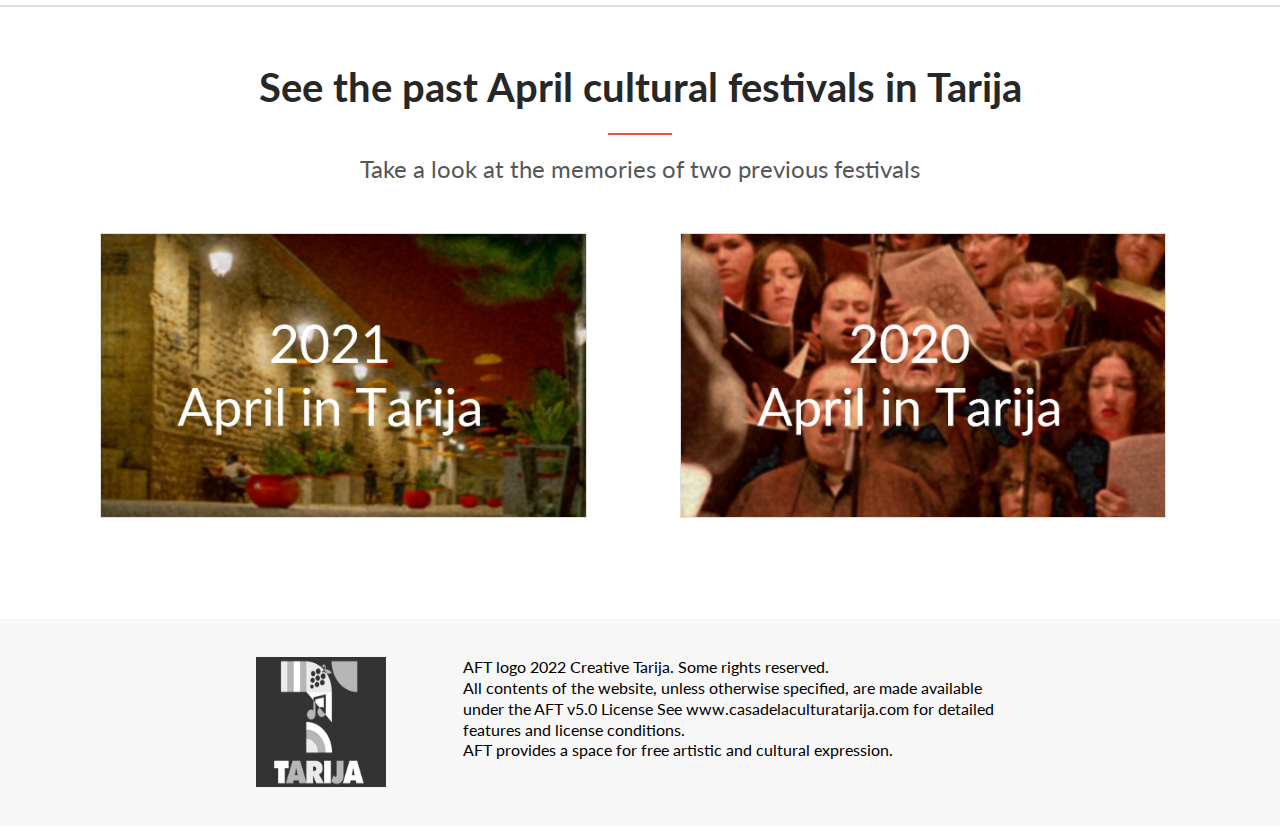
==== commit 1ed4bd64: "edited css" ====
--- a/about.html
+++ b/about.html
@@ -94,6 +94,27 @@
             AFT provides a space for free artistic and cultural expression.</p>
     
     </footer>
+    <div class="footer_ligth">
+    <section class="partners" id="sponsor">
+        <h2>Partners</h2><div class="red-line"></div>
+        <img src="./img/naver.png" alt="naver">
+        <img src="./img/nia.png" alt="nia">
+        <img src="./img/google.png" alt="google">
+        <img src="./img/wikihow.png" alt="wikihow">
+        <img src="./img/capital.png" alt="capital">
+        <img src="./img/embajadaFrancia.png" alt="embajadaFrancia">
+        <img src="./img/wikimedia.png" alt="wikimedia">
+        </section>
+         <footer class="footer_home">
+            <img src="./img/logo_tarija.png" alt="logo">
+            <p>AFT logo 2022 Creative Tarija. Some rights reserved.
+                <br>
+                All contents of the website, unless otherwise specified, are made available under the AFT v5.0 License
+                See www.casadelaculturatarija.com for detailed features and license conditions.
+                <br>
+                AFT provides a space for free artistic and cultural expression.</p>
+        </footer>
+    </div>
 <script src="script.js"></script>
 </body>
 </html>--- a/style.css
+++ b/style.css
@@ -313,26 +313,7 @@
 }
 
 .footer_about {
-  display: inline-flex;
-  justify-content: center;
-  padding: 10%;
-  width: 100%;
-  background-color: #333;
-}
-
-.footer_about img {
-  width: 100px;
-  height: 100px;
-}
-
-.footer_about p {
-  text-align: start;
-  font-family: 'Lato', sans-serif;
-  font-style: normal;
-  font-weight: 400;
-  font-size: 80%;
-  line-height: 120%;
-  color: rgb(247, 247, 248);
+  display: none;
 }
 
 .programs {
@@ -343,8 +324,6 @@
   background-image: url(./img/patter.png);
   background-repeat: repeat;
   background-color: rgb(39, 42, 50);
-
-  /* height: 637px; para mobil auto */
   text-align: center;
   padding-bottom: 60px;
   width: 100%;
@@ -613,6 +592,10 @@
     font-weight: 400;
     font-size: 100%;
     line-height: 130%;
+  }
+
+  .footer_ligth {
+    display: none;
   }
 
   .programs {
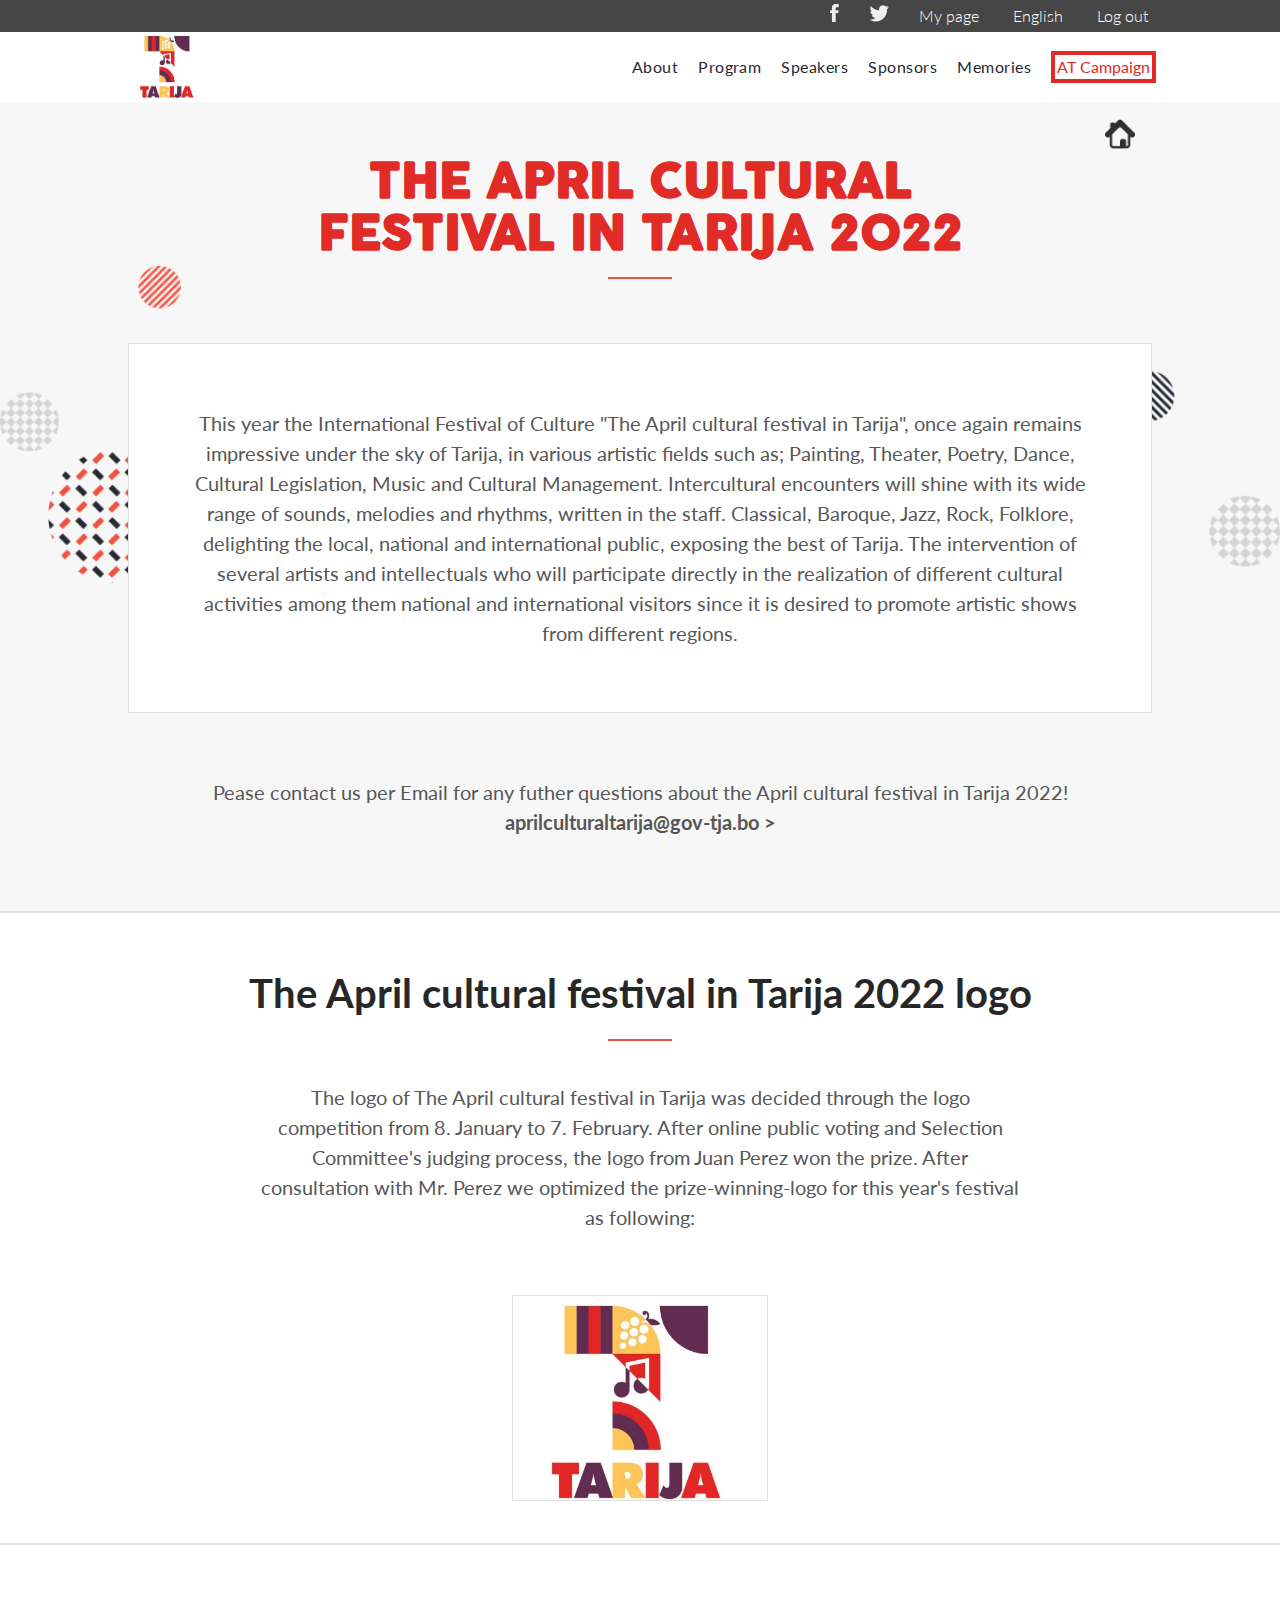
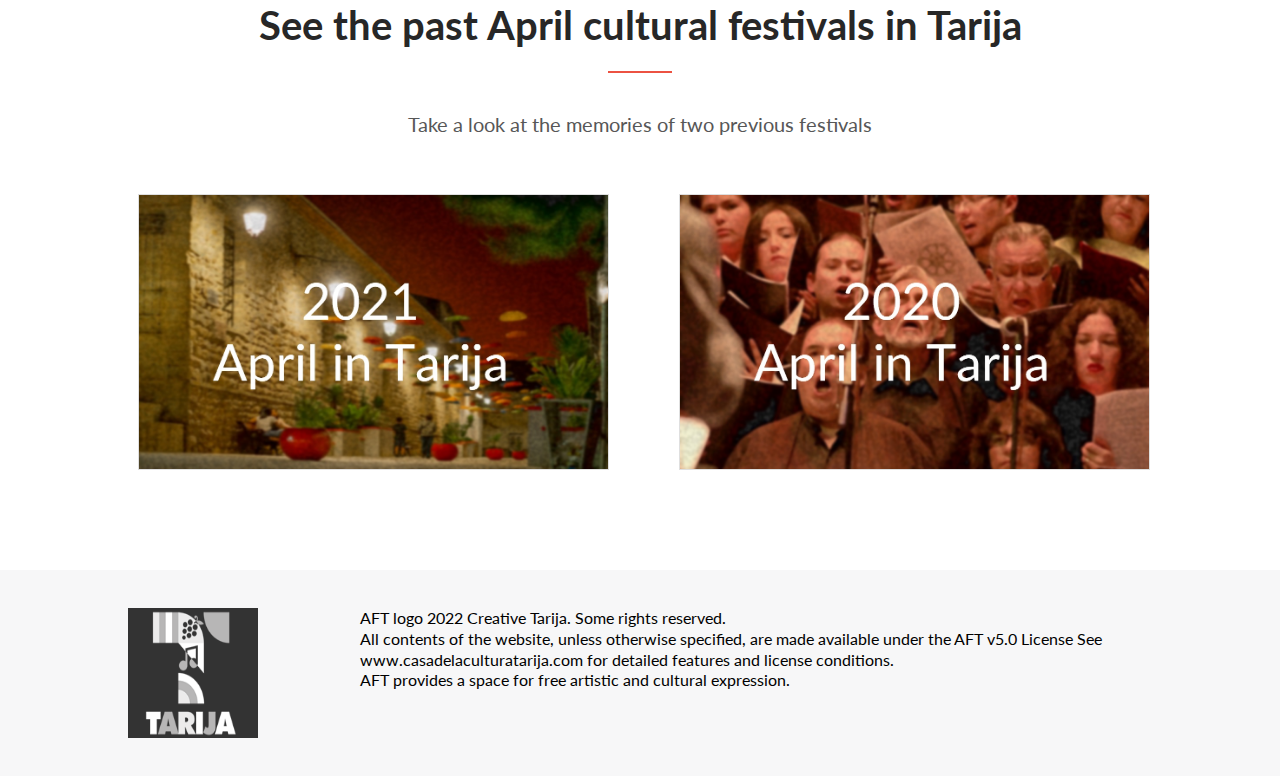
==== commit 188ea110: "optional changes made" ====
--- a/about.html
+++ b/about.html
@@ -15,22 +15,23 @@
     <header>
         <div class="mediabar"><a href="https://www.facebook.com/" target="_blank" rel="noreferrer noopener" aria-label="this is an external link (opens in a new tab)"><img src="./img/facebook.png" alt="facebook"></a><a href="https://twitter.com" target="_blank" rel="noreferrer noopener" aria-label="this is an external link (opens in a new tab)"><img src="./img/twitter.png" alt="twitter"></a><a href=" https://alondra87.github.io/Portfolio1/" target="_blank" rel="noreferrer noopener" aria-label="this is an external link (opens in a new tab)">My page </a><a href=""> English </a><a href="https://www.google.com/" target="_blank" rel="noreferrer noopener" aria-label="this is an external link (opens in a new tab)"> Log out </a></div>
         <nav class="navbar">
-            <a href="#"><img src="./img/logo.jpg" alt="logo" class="logo"></a>
+            <div class="link_logo">
+            <a href="#"><img src="./img/logo.jpg" alt="logo" class="logo"></a></div>
             <ul class="nav-menu">
                 <li class="nav-item">
                     <a href="about.html" class="nav-link">About</a> 
                 </li>
                 <li class="nav-item">
-                    <a href="#" class="nav-link">Program</a> 
+                    <a href="#program" class="nav-link">Program</a> 
                 </li>
                 <li class="nav-item">
                     <a href="#speakers" class="nav-link">Speakers</a> 
                 </li>
                 <li class="nav-item">
-                    <a href="#" class="nav-link">Sponsors</a> 
+                    <a href="#sponsor" class="nav-link">Sponsors</a> 
                 </li>
                 <li class="nav-item">
-                    <a href="#memories" class="nav-link">Memories</a> 
+                    <a href="https://alondra87.github.io/Capstone/about.html#memories" class="nav-link">Memories</a> 
                 </li>
                 <li class="nav-item">
                     <a href="https://www.casadelaculturatarija.com/" class="nav-linkAT">AT&nbsp;Campaign</a> 
@@ -43,7 +44,6 @@
             </div>  
         </nav>
     </header>
-    
     <section class="about" id="about">
         <div class="bg_about">
          <a href="index.html" ><img src="img/home.png" alt="home" width="30" height="30" class="link_home"></a>  
@@ -73,8 +73,6 @@
             After online public voting and Selection Committee's judging process, the logo from Juan Perez won the prize.
             After consultation with Mr. Perez we optimized the prize-winning-logo for this year's festival as following:</p>
         <img src="./img/logo.jpg" alt="" class="win_logo">
-
-
     </section>
     <section class="historial" id="memories">
         <h2>See the past April cultural festivals in Tarija</h2><div class="red-line"></div>
@@ -97,13 +95,14 @@
     <div class="footer_ligth">
     <section class="partners" id="sponsor">
         <h2>Partners</h2><div class="red-line"></div>
-        <img src="./img/naver.png" alt="naver">
-        <img src="./img/nia.png" alt="nia">
-        <img src="./img/google.png" alt="google">
-        <img src="./img/wikihow.png" alt="wikihow">
-        <img src="./img/capital.png" alt="capital">
-        <img src="./img/embajadaFrancia.png" alt="embajadaFrancia">
-        <img src="./img/wikimedia.png" alt="wikimedia">
+        <ul> 
+            <li>naver</li>
+            <li>nia</li>
+            <li>google</li>
+            <li>wkimedia</li>
+            <li>wikihow</li>
+            <li>capital</li>
+        </ul>
         </section>
          <footer class="footer_home">
             <img src="./img/logo_tarija.png" alt="logo">
--- a/style.css
+++ b/style.css
@@ -37,6 +37,7 @@
   min-height: 70px;
   display: flex;
   justify-content: space-between;
+  flex-direction: row-reverse;
   align-items: center;
   padding: 0 24px;
 }
@@ -119,7 +120,7 @@
 }
 
 .home {
-  margin-left: 10%;
+  margin-left: 5%;
   height: 90%;
 }
 
@@ -245,10 +246,10 @@
   font-family: 'Lato', sans-serif;
   font-style: normal;
   font-weight: 700;
-  font-size: 250%;
+  font-size: 200%;
   line-height: 150%;
   color: rgb(39, 39, 39);
-  padding: 50px 50px 0 50px;
+  padding: 20px 20px 0 20px;
 }
 
 .red-line {
@@ -263,12 +264,10 @@
   font-family: 'Lato', sans-serif;
   font-style: normal;
   font-weight: 400;
-  font-size: 150%;
+  font-size: 20px;
   line-height: 150%;
   color: rgb(87, 87, 87);
-  margin: 10px;
-  padding-left: 25%;
-  padding-right: 25%;
+  padding: 25px;
 }
 
 .historial {
@@ -294,22 +293,20 @@
   font-family: 'Lato', sans-serif;
   font-style: normal;
   font-weight: 700;
-  font-size: 250%;
+  font-size: 200%;
   line-height: 150%;
   color: rgb(39, 39, 39);
-  padding: 50px 50px 0 50px;
+  padding: 20px 20px 0 20px;
 }
 
 .historial p {
   font-family: 'Lato', sans-serif;
   font-style: normal;
   font-weight: 400;
-  font-size: 150%;
+  font-size: 20px;
   line-height: 150%;
   color: rgb(87, 87, 87);
-  margin: 10px;
-  padding-left: 25%;
-  padding-right: 25%;
+  padding: 20px;
 }
 
 .footer_about {
@@ -461,9 +458,10 @@
 }
 
 .partners {
-  background-color: #272a31;
+  background-color: #474646;
   padding: 30px;
   width: 100%;
+  text-align: center;
 }
 
 .partners h2 {
@@ -476,9 +474,20 @@
   color: white;
 }
 
-.partners img {
-  width: 20%;
-  padding: 10px;
+.partners ul {
+  display: flex;
+  flex-wrap: wrap;
+  font-family: 'Lato', sans-serif;
+  font-style: normal;
+  font-weight: 400;
+  font-size: 200%;
+  line-height: 150%;
+  width: 100%;
+}
+
+.partners li {
+  width: 50%;
+  color: #8b8686;
 }
 
 .footer_home {
@@ -505,10 +514,12 @@
 @media (min-width: 780px) {
   .mediabar {
     display: block;
-    background-color: #272a31;
+    background-color: #474646;
     text-align: end;
     padding-top: 4px;
     padding-bottom: 4px;
+    padding-left: 8%;
+    padding-right: 8%;
   }
 
   .mediabar a {
@@ -526,9 +537,22 @@
     cursor: pointer;
   }
 
+  .navbar {
+    flex-direction: row;
+    gap: 20px;
+    padding-left: 10%;
+    padding-right: 10%;
+  }
+
+  .link_logo {
+    width: 50%;
+  }
+
   .nav-menu {
     display: contents;
-    align-items: center;
+    flex-direction: row;
+    text-align: right;
+    width: 50%;
   }
 
   .nav-link {
@@ -557,6 +581,10 @@
 
   .imagen_bg {
     padding-top: 10%;
+  }
+
+  .home {
+    margin-left: 10%;
   }
 
   .home h1 {
@@ -567,18 +595,37 @@
     line-height: 70px;
   }
 
+  .creative h2 {
+    font-size: 250%;
+    padding: 50px 50px 0 50px;
+  }
+
+  .creative p {
+    padding-left: 20%;
+    padding-right: 20%;
+  }
+
+  .historial h2 {
+    font-size: 250%;
+    padding: 50px 50px 0 50px;
+  }
+
+  .historial p {
+    padding-left: 20%;
+    padding-right: 20%;
+  }
+
   .img_past {
     flex-direction: row;
-    gap: 20px;
-    margin-left: 5%;
+    margin-left: 8%;
   }
 
   .footer_about {
     display: flex;
     flex-direction: row;
     gap: 10%;
-    padding-left: 20%;
-    padding-right: 20%;
+    padding-left: 10%;
+    padding-right: 10%;
     padding-top: 3%;
     padding-bottom: 3%;
   }
@@ -604,8 +651,8 @@
     padding: 1px;
     margin: 2px;
     padding-top: 3%;
-    padding-left: 5%;
-    padding-right: 5%;
+    padding-left: 10%;
+    padding-right: 10%;
     width: 100%;
   }
 
@@ -646,6 +693,11 @@
     display: none;
   }
 
+  .featured {
+    padding-left: 10%;
+    padding-right: 10%;
+  }
+
   .featured img {
     width: auto;
     height: auto;
@@ -664,11 +716,20 @@
     display: block;
   }
 
+  .partners {
+    padding-left: 5%;
+    padding-right: 5%;
+  }
+
+  .partners ul {
+    flex-wrap: nowrap;
+  }
+
   .footer_home {
     display: flex;
     flex-direction: row;
-    padding-left: 20%;
-    padding-right: 20%;
+    padding-left: 10%;
+    padding-right: 10%;
     padding-top: 3%;
     padding-bottom: 3%;
     gap: 10%;
